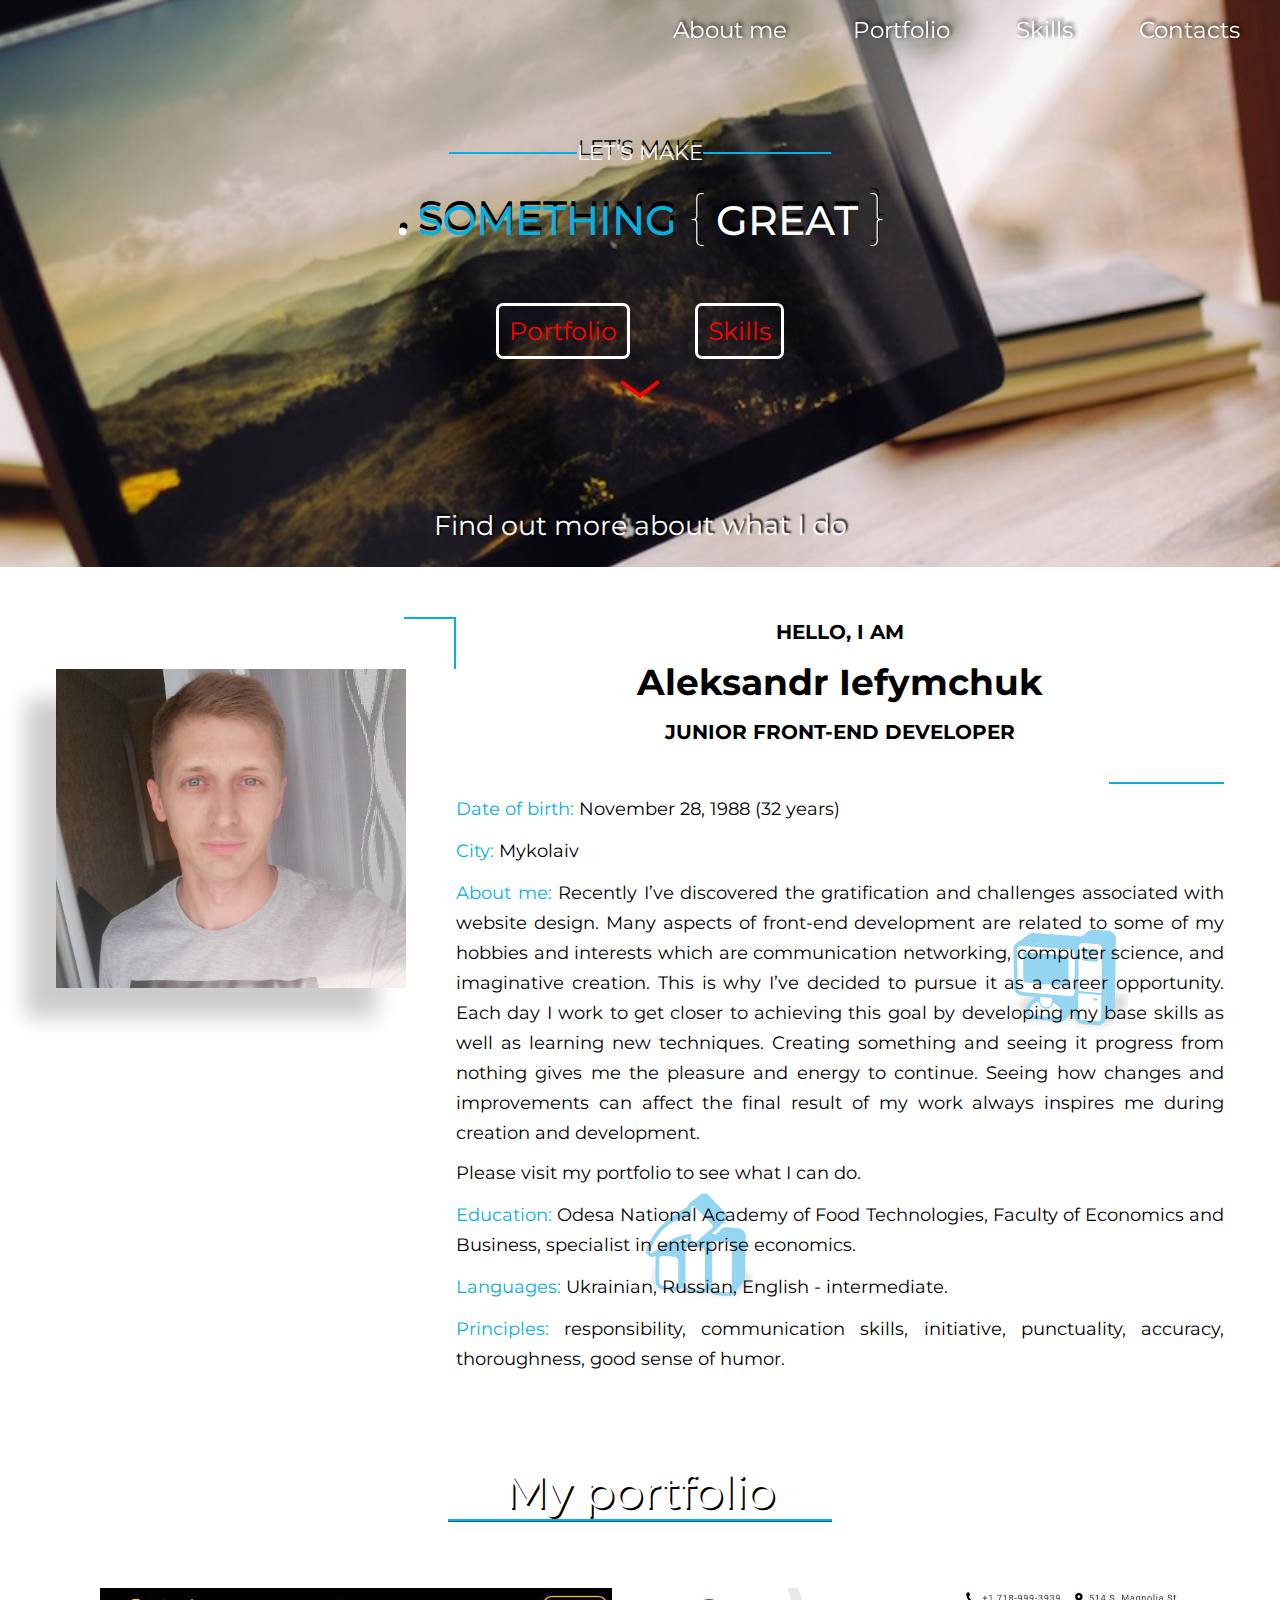
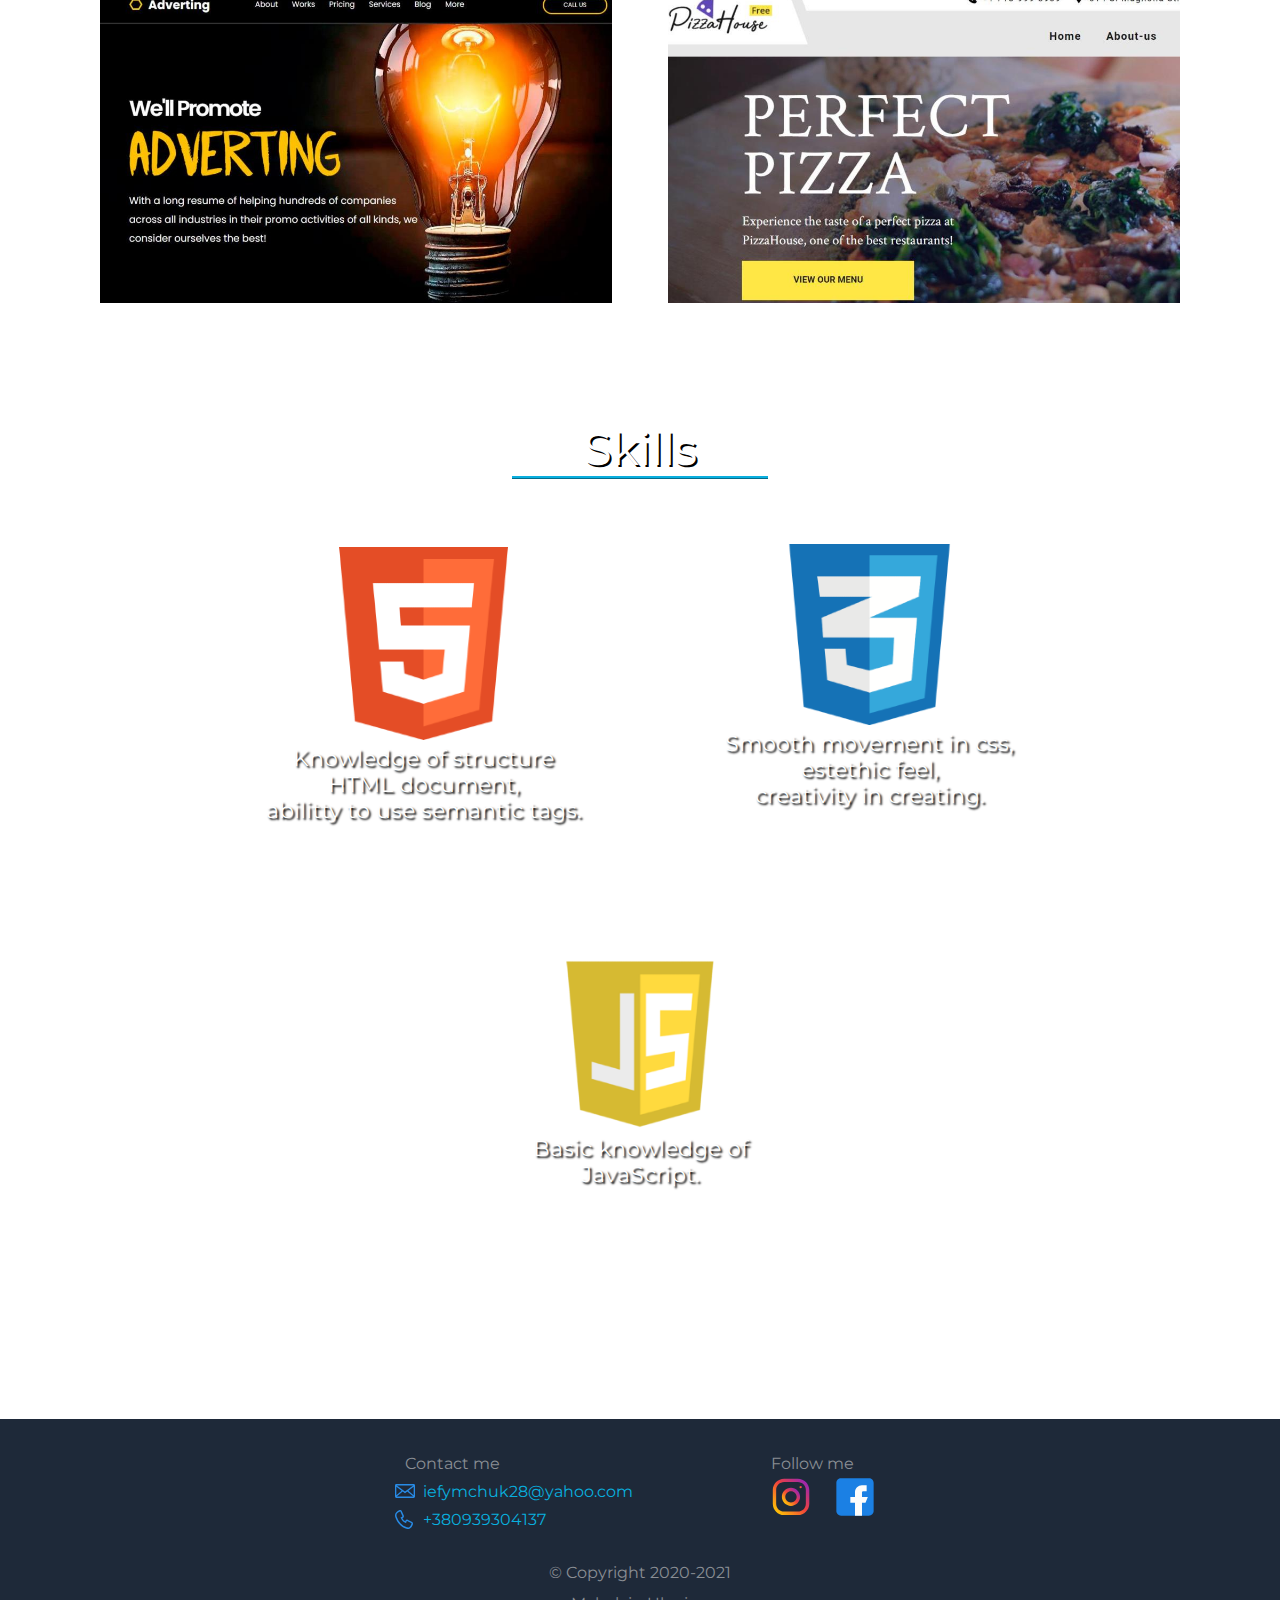
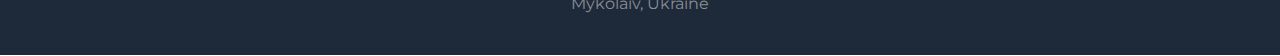
==== index.html @ 20e4292e "init: add all files" ====
<!DOCTYPE html>
<html lang="ru">

 <head>
     <meta charset="UTF-8">
     <meta name="viewport" content="width=device-width, initial-scale=1, shrink-to-fit=no">
     <meta name="keywords" content="Front-end developer, portfolio">
     <meta name="discription" content="portfolio, Junior Front-end developer, Iefymchuk Aleksandr">
     <title>Portfolio Iefymchuk Aleksandr</title>
     <link rel="stylesheet" href="style.css">
    <link rel="preconnect" href="https://fonts.gstatic.com">
    <link href="https://fonts.googleapis.com/css2?family=Montserrat:wght@100;200;300;400;500;600;700;800;900&display=swap"
        rel="stylesheet">
 </head>

 <body>
     <header>

         <nav class="header-navbar">
            <a class="nav-link" href="#about-me"> About me</a>
            <a class="nav-link" href="#portfolio"> Portfolio</a>
            <a class="nav-link" href="#skills">Skills</a>
            <a class="nav-link" href="#contacts">Contacts</a>
            <a class="nav-link" href="" id="menu">&#9776</a>
        </nav>
        
        <div class="header-subtitle">
            <div class="first-subtitle">
                <span class="header-decoration"></span>
                <h3 class="make">LET’S MAKE </h3>
                <span class="header-decoration"></span>
            </div>
            <div class="second-subtitle">
            <div class="dot">.</div>
            <h2 class="something-great">
                <span class="something">SOMETHING</span> 
                <span class="brackets">&#x007B</span> GREAT <span class="brackets">&#x007D</span></h2>
        </div>
        </div>

        
        <div class="header-buttons">
            <a class="left-button" href="#portfolio">Portfolio</a>
            <a class="right-button" href="#skills">Skills</a>
        </div>

        <div class="header__arrow">
            <img class="arrow-down" src="img/header-arrow.svg" width="40" alt="&#709;">
        </div>
        
        <div class="header-description">
            Find out more about what I do
        </div>

     </header>
   
     <section class="about-me" id="about-me">
            <div class="my-photo">
                <div class="photo-border"></div>
                <img src="img/photo.jpg" alt="photo" width="350">
            </div>
                  
        <div class="introduction">
            <h3>HELLO, I AM</h3>
            <h1>Aleksandr Iefymchuk</h1>
            <h2>JUNIOR FRONT-END DEVELOPER</h2>
            <div class="introduction-divider"></div>
                <p class="birthday"><span>Date of birth:</span> November 28, 1988 (32 years)</p>
                <p class="my-city"><span >City:</span> Mykolaiv</p>
                <p class="more"><span>About me:</span> Recently I’ve discovered the gratification and challenges associated with website design. Many aspects of front-end
                development are related to some of my hobbies and interests which are communication networking, computer science, and
                imaginative creation. This is why I’ve decided to pursue it as a career opportunity. Each day I work to get closer to
                achieving this goal by developing my base skills as well as learning new techniques. Creating something and seeing it
                progress from nothing gives me the pleasure and energy to continue. Seeing how changes and improvements can affect the
                final result of my work always inspires me during creation and development.</p>
                <p>Please visit my portfolio to see what I can do.</p>
                <p class="my-education"><span>Education:</span> Odesa National Academy of Food Technologies, Faculty of Economics and Business, specialist in enterprise economics.</p>
                <p class="my-languages"><span>Languages:</span> Ukrainian, Russian, English - intermediate.</p>
                <p><span>Principles:</span> responsibility, communication skills, initiative, punctuality, accuracy, thoroughness, good sense of humor.</p>
        </div>             
     </section>

     <section class="portfolio" id="portfolio">
         <h2>My portfolio</h2>
         <a href="project/project-adverting/index.html" target="blank"><img src="project/project-adverting/project-adverting.jpg" width="100%" alt="project-one"></a>
         <a href="project/project-pizza-house/index.html" target="blank"><img src="project/project-pizza-house/project-pizza-house.jpg" alt="project-two" width="100%"></a>
     </section>

    <section class="skills" id="skills">
        <h2>Skills</h2>

        <div class="container-skills-finished">
            <div class="skills-box">
                <div class="box-element">
                    <div class="element-head">
                        <img src="img/icon-html-5.png" alt="icon-html-5">
                    </div>
                    <div class="element-body">
                        Knowledge of structure HTML document,<br> abilitty to use semantic tags.
                    </div>
                </div>
            </div>

            <div class="skills-box">
                <div class="box-element">
                    <div class="element-head">
                            <img src="img/icon-css3.png" alt="icon-css3">
                    </div>
                    <div class="element-body">
                        Smooth movement in css, estethic feel,<br> creativity in creating.
                    </div>
                </div>  
            </div>
        </div>

        <div class="container-skills-started">
            <div class="skills-box">
                <div class="box-element">
                    <div class="element-head">
                        <img src="img/icon-js.png" alt="icon-js">
                    </div>
                    <div class="element-body">
                        Basic knowledge of JavaScript.<pre>                      </pre>
                        
                    </div>
                </div> 
            </div>
<!--
            <div class="skills-box">
                <div class="box-element">
                    <div class="element-head">
                        <img src="img/icon-php.svg" alt="icon-php">
                    </div>
                    <div class="element-body">
                        In the process of studying.<pre>                      </pre>
                    </div>
                </div>
            </div>
-->
        </div>
    </section>

    <div class="bottom-arrow">
        <a class="arrow-go-up" id="arrow-up-0" href="#header-nav"><img src="img/arrow-up.svg" height="40"></a>
        <a class="arrow-go-up" id="arrow-up-1" href="#header-nav"><img src="img/arrow-up.svg" height="40"></a>
        <a class="arrow-go-up" id="arrow-up-2" href="#header-nav"><img src="img/arrow-up.svg" height="40"></a>
        
    </div>
    
     <footer class="page-footer" id="contacts">
        <div class="footer-contacts">

            <div class="contact-me">
                <p class="contacts-title">Contact me</p>
                <ul>
                    <li><a class="footer-email" href="mailto:iefymchuk28@yahoo.com">iefymchuk28@yahoo.com</a></li>
                    <li><a class="footer-phone" href="tel:+380939304137">+380939304137</a></li>
                </ul>
            </div>

            <div class="follow-me">
                <p class="contacts-title">Follow me</p>
                <a href="https://www.instagram.com/aleksandr_iefymchuk?utm_source=qr"><img src="img/icon-instagram-footer.svg" height="40" alt="Instagram"></a> 
                <a href="https://www.facebook.com/profile.php?id=100002113240367"><img src="img/icon-facebook-footer.svg" height="40"></a>
            </div>
        </div>

        <p class="year"><time datetime="2020">&copy; Copyright 2020-2021</time></p>
        <address>Mykolaiv, Ukraine</address>
     </footer>
<script src="script.js"></script>
 </body>
</html>
---- style.css ----
* {
  padding: 0;
  margin: 0;
}
html {
  font-size: 18px;
}

body {
  background: #ffffff url("img/bg-image.jpg") center no-repeat fixed;
  background-size: cover;
  text-align: center;
  font-family: "Montserrat", sans-serif;
}

.header-navbar {
  position: fixed;
  z-index: 1;
  width: 100%;
  top: 0;
  text-align: right;
  font-size: 1.3rem;
  padding: 10px;
}
.header-navbar.transparent {
  text-align: center;
  background-color: #242e3d;
  animation: fade 1s;
}
@keyframes fade {
  from {
    opacity: 0.4;
  }
  to {
    opacity: 1;
  }
}

.nav-link {
  position: relative;
  display: inline-block;
  text-decoration: none;
  margin: 5px 50px 10px 10px;
  color: rgb(255, 255, 255);
  text-shadow: rgb(0, 0, 0) 2px -2px 4px;
  font-weight: 400;
}
.nav-link.scrolled {
  color: rgb(255, 0, 0);
  font-weight: 300;
}

#menu {
  display: none;
}

.header-navbar a::after {
  position: absolute;
  bottom: -10px;
  content: "";
  left: 0; /*изменить на right:0;, чтобы изменить направление подчёркивания */
  width: 0; /*задаём длинну линии до наведения курсора*/
  height: 3px; /*задаём ширину линии*/
  background: rgb(9, 175, 223); /*задаём цвет линии*/
  transition: width 0.5s ease; /*задаём время анимации*/
}
.header-navbar a:hover:after {
  width: 100%; /*устанавливаем значение 100% чтобы ссылка подчёркивалась полностью*/
}

.header-subtitle {
  margin: 140px 0px 50px 0px;
  color: #ffffff;
  text-shadow: #000000 1px -5px 0px;
  font-size: 1.5rem;
}
.first-subtitle {
  display: flex;
  flex-wrap: wrap;
  justify-content: center;
  align-items: center;
  font-size: 1rem;
}
.header-decoration {
  height: 2px;
  width: 10%;
  background-color: rgb(9, 175, 223);
}
.make {
  position: relative;
  font-weight: 400;
  animation: header-subtitle 2s ease 250ms 1 alternate both;
}
.second-subtitle {
  display: inline;
}
.dot {
  font-size: 4rem;
  display: inline;
  position: relative;
  animation: header-dot 2s ease 1.5s 1 alternate both;
}
@keyframes header-dot {
  0% {
    top: -999px;
  }
  100% {
    top: 0;
  }
}

.something-great {
  display: inline;
  font-weight: 500;
  margin-top: 10px;
  animation: header-subtitle 2s ease 0.8s 1 alternate both;
}

@keyframes header-subtitle {
  0% {
    color: #09afdf;
    font-size: 0%;
  }
  100% {
    font-size: 210%;
  }
}
.something {
  color: rgb(9, 175, 223);
}
.brackets {
  position: relative;
  font-size: 140%;
  font-weight: 100;
}

.header-buttons {
  margin-bottom: 10px;
}
.header-buttons a {
  display: inline-block;
  position: relative;
  border: 3px solid #ffffff;
  border-radius: 7px;
  margin: 0px 30px 0px 30px;
  padding: 10px;
  text-decoration: none;
  color: #ff0000;
  font-size: 25px;
  background-image: linear-gradient(
    to right,
    rgba(0, 0, 0, 0) 50%,
    rgb(9, 175, 223) 50%
  );
  background-position: 0;
  background-size: 300% 100%;
  transition: 0.7s;
}
.header-buttons a:hover {
  background-position: 100%;
  border: 2px solid rgb(0, 0, 0);
  box-shadow: -14px 50px 15px -14px rgb(0, 0, 0);
  text-shadow: none;
  color: #000000;
  transform: translateY(-15px) scale(1.2);
}

.left-button {
  position: relative;
  animation: move 2s linear 1;
}
@keyframes move {
  0% {
    left: -700px;
  }

  100% {
    left: 0;
  }
}
.right-button {
  position: relative;
  animation: move-right 2s linear 1;
}
@keyframes move-right {
  0% {
    right: -700px;
  }
  100% {
    right: 0;
  }
}
.header__arrow {
  height: 110px;
  margin-bottom: 30px;
}
.arrow-down {
  animation: arrow-down 0.7s ease-in-out infinite alternate both;
}
@keyframes arrow-down {
  0% {
    padding-top: 5%;
    opacity: 1;
  }
  100% {
    opacity: 0;
  }
}

.header-description {
  color: rgb(255, 255, 255);
  font-size: 1.5rem;
  margin-bottom: 25px;
  text-shadow: #000000 2px -2px 2px;
}
.about-me {
  background-color: #ffffff;
  background-image: url("bg/bg1.png");
  background-repeat: no-repeat;
  background-position: 55% 85%;
  display: flex;
  flex-wrap: wrap;
  justify-content: center;
}

.about-me img {
  margin-right: 50px;
  box-shadow: -30px 30px 20px rgba(0, 0, 0, 0.2);
}
.my-photo {
  margin-top: 50px;
}

.photo-border {
  border-top: 2px solid #09afdf;
  border-right: 2px solid #09afdf;
  width: 50px;
  height: 50px;
  margin-left: auto;
}

.introduction {
  background-color: rgb(255, 255, 255, 0.5);
  background-image: url("bg/bg2.png");
  background-repeat: no-repeat;
  background-position: 85% 50%;
  width: 60%;
  margin-bottom: 40px;
  line-height: 30px;
}
.introduction-divider {
  width: 15%;
  height: 2px;
  margin-left: auto;
  margin-bottom: 10px;
  background-color: #09afdf;
}
.introduction h3 {
  margin-top: 50px;
  margin-bottom: 20px;
  font-size: 1.1rem;
}
.introduction h1 {
  margin-bottom: 20px;
  font-size: 2rem;
}
.introduction h2 {
  margin-bottom: 35px;
  font-size: 1.1rem;
}
.introduction p {
  text-align: justify;
}

.birthday {
  margin-bottom: 12px;
}
.my-city {
  margin-bottom: 12px;
}
.my-education {
  margin-top: 12px;
  margin-bottom: 12px;
}
.my-languages {
  margin-bottom: 12px;
}
.introduction span {
  color: #09afdf;
}
.more {
  margin-bottom: 10px;
  background-repeat: no-repeat;
  background-color: rgb(255, 255, 255, 0.5);
}

.portfolio h2 {
  width: 30%;
  margin: 50px auto 15px auto;
  font-weight: 400;
  font-size: 2.5rem;
  color: #ffffff;
  text-shadow: #000000 2px 2px 0px;
  border-bottom: 3px ridge rgb(9, 175, 223);
}
.portfolio a {
  display: inline-block;
  width: 40%;
  margin-top: 3%;
  padding: 1% 2% 1% 2%;
  transition: 0.7s;
}
.portfolio a:hover {
  transform: scale(1.1);
  box-shadow: -3px 20px 14px 19px #000000;
}
.container-skills-finished {
  display: flex;
  flex-wrap: wrap;
  justify-content: center;
}

.container-skills-started {
  display: flex;
  flex-wrap: wrap;
  justify-content: center;
}

.skills h2 {
  width: 20%;
  font-weight: 400;
  margin: 100px auto 0px auto;
  color: #ffffff;
  text-shadow: #000000 2px 2px 0px;
  font-size: 2.5rem;
  border-bottom: 3px ridge rgb(9, 175, 223);
}

.skills-box {
  box-sizing: content-box;
  color: #ffffff;
  text-shadow: #000000 2px 2px 2px;
}
.box-element {
  margin: 14%;
  padding: 1%;
  text-align: center;
  transition: 1s;
}
.box-element:hover {
  transform: scale(1.2);
  box-shadow: -7px 11px 14px 9px #000000;
}

.element-head img {
  position: relative;
  height: 60%;
  width: 60%;
}

.element-body {
  width: 100%;
  font-size: 1.2rem;
}

.bottom-arrow {
  margin: 5px 30px 40px auto;
  text-align: right;
  height: 100px;
  width: 80px;
}
.arrow-go-up {
  display: none;
}
.arrow-go-up-show {
  display: block;
}
#arrow-up-0 {
  position: fixed;
  z-index: 9999;
  right: 35px;
  bottom: 43%;
  animation: blink 1s 1s ease-in-out infinite alternate both;
}
#arrow-up-1 {
  position: fixed;
  z-index: 9999;
  right: 35px;
  bottom: 44.5%;
  animation: blink 1s 0.5s ease-in-out infinite alternate both;
}
#arrow-up-2 {
  position: fixed;
  z-index: 9999;
  right: 35px;
  bottom: 46%;
  animation: blink 1s 0s ease-in-out infinite alternate both;
}
@keyframes blink {
  from {
    opacity: 1;
  }
  to {
    opacity: 0;
  }
}

.page-footer {
  font-size: 0.9rem;
  font-weight: 400;
  line-height: 28px;
  background-color: #1e2939;
  color: #8a8e94;
}
.footer-contacts {
  display: flex;
}

.contact-me {
  margin: 30px 10% 0px auto;
  text-align: left;
}
.contact-me a {
  padding-left: 28px;
  text-decoration: none;
  color: #09afdf;
}
.contact-me li {
  list-style-type: none;
}
.footer-email {
  background: url("img/icon-email-footer.svg") no-repeat left;
}

.footer-phone {
  background: url("img/icon-phone-footer.svg") no-repeat left;
}
.follow-me {
  margin: 30px auto 0 0;
  text-align: left;
}
.follow-me a {
  padding: 10px;
}
.contacts-title {
  padding-left: 10px;
}
.year {
  text-align: center;
  margin-top: 25px;
}
address {
  margin-top: 3px;
  padding-bottom: 3%;
  font-style: normal;
  text-align: center;
}

@media screen and (max-width: 1100px) {
  .introduction {
    width: 100%;
    margin: 0px 5% 50px 5%;
  }
  .portfolio a {
    width: 70%;
  }
}
@media screen and (max-width: 500px) {
  .header-navbar {
    text-align: center;
    font-size: 1.1rem;
    padding: 5px 10px 0px 10px;
  }
  .header-navbar a {
    margin: 7px 25px 15px 15px;
  }
  .header-subtitle {
    margin: 220px 0px 80px 0px;
    font-size: 0.8rem;
  }
  .first-subtitle {
    font-size: 0.6rem;
    margin-bottom: -20px;
  }
  .header-buttons a {
    margin: 0px 20px 0px 20px;
    padding: 10px;
    text-decoration: none;
    color: #ff0000;
    font-size: 1rem;
  }
  .header__arrow {
    height: 100px;
    margin-bottom: 20px;
  }
  .arrow-down {
    width: 30px;
    animation: arrow-down 0.7s ease-in-out infinite alternate both;
  }
  @keyframes arrow-down {
    0% {
      padding-top: 12%;
      opacity: 1;
    }
    100% {
      opacity: 0;
    }
  }

  .header-description {
    font-size: 1.1rem;
    margin-bottom: 25px;
    text-shadow: #000000 2px -2px 2px;
  }
  .about-me img {
    width: 80%;
    margin-right: 0px;
    box-shadow: -10px -10px 10px rgba(0, 0, 0, 0.3);
  }
  .my-photo {
    margin-top: 50px;
  }
  .photo-border {
    display: none;
  }
  .introduction h3 {
    margin-top: 20px;
    margin-bottom: 5px;
    font-size: 1rem;
  }
  .introduction h1 {
    margin-bottom: 10px;
    font-size: 1.5rem;
  }
  .introduction h2 {
    margin-bottom: 25px;
    font-size: 1rem;
  }
  .portfolio h2 {
    width: 55%;
    font-size: 1.5rem;
  }
  .portfolio a {
    width: 80%;
  }
  .skills h2 {
    width: 30%;
    margin: 50px auto 10px auto;
    font-size: 1.5rem;
  }
  .box-element {
    margin: 5%;
    padding: 1%;
  }
  .box-element:hover {
    transform: scale(1.1);
    box-shadow: -7px 11px 14px 9px #000000;
  }
  .element-head img {
    height: 35%;
    width: 35%;
  }
  .element-body {
    width: 100%;
    font-size: 1rem;
  }
  .bottom-arrow {
    margin: 0px 10px 10px auto;
    width: 50px;
  }
  #arrow-up-0 {
    right: 20px;
    bottom: 40%;
  }
  #arrow-up-1 {
    right: 20px;
    bottom: 41.2%;
  }
  #arrow-up-2 {
    right: 20px;
    bottom: 42.4%;
  }
  .bottom-arrow img {
    width: 30px;
  }
  .page-footer {
    font-size: 0.8rem;
  }
  .contact-me {
    margin: 30px auto 0px auto;
    text-align: left;
  }
  .follow-me a {
    padding: 5px;
  }
}
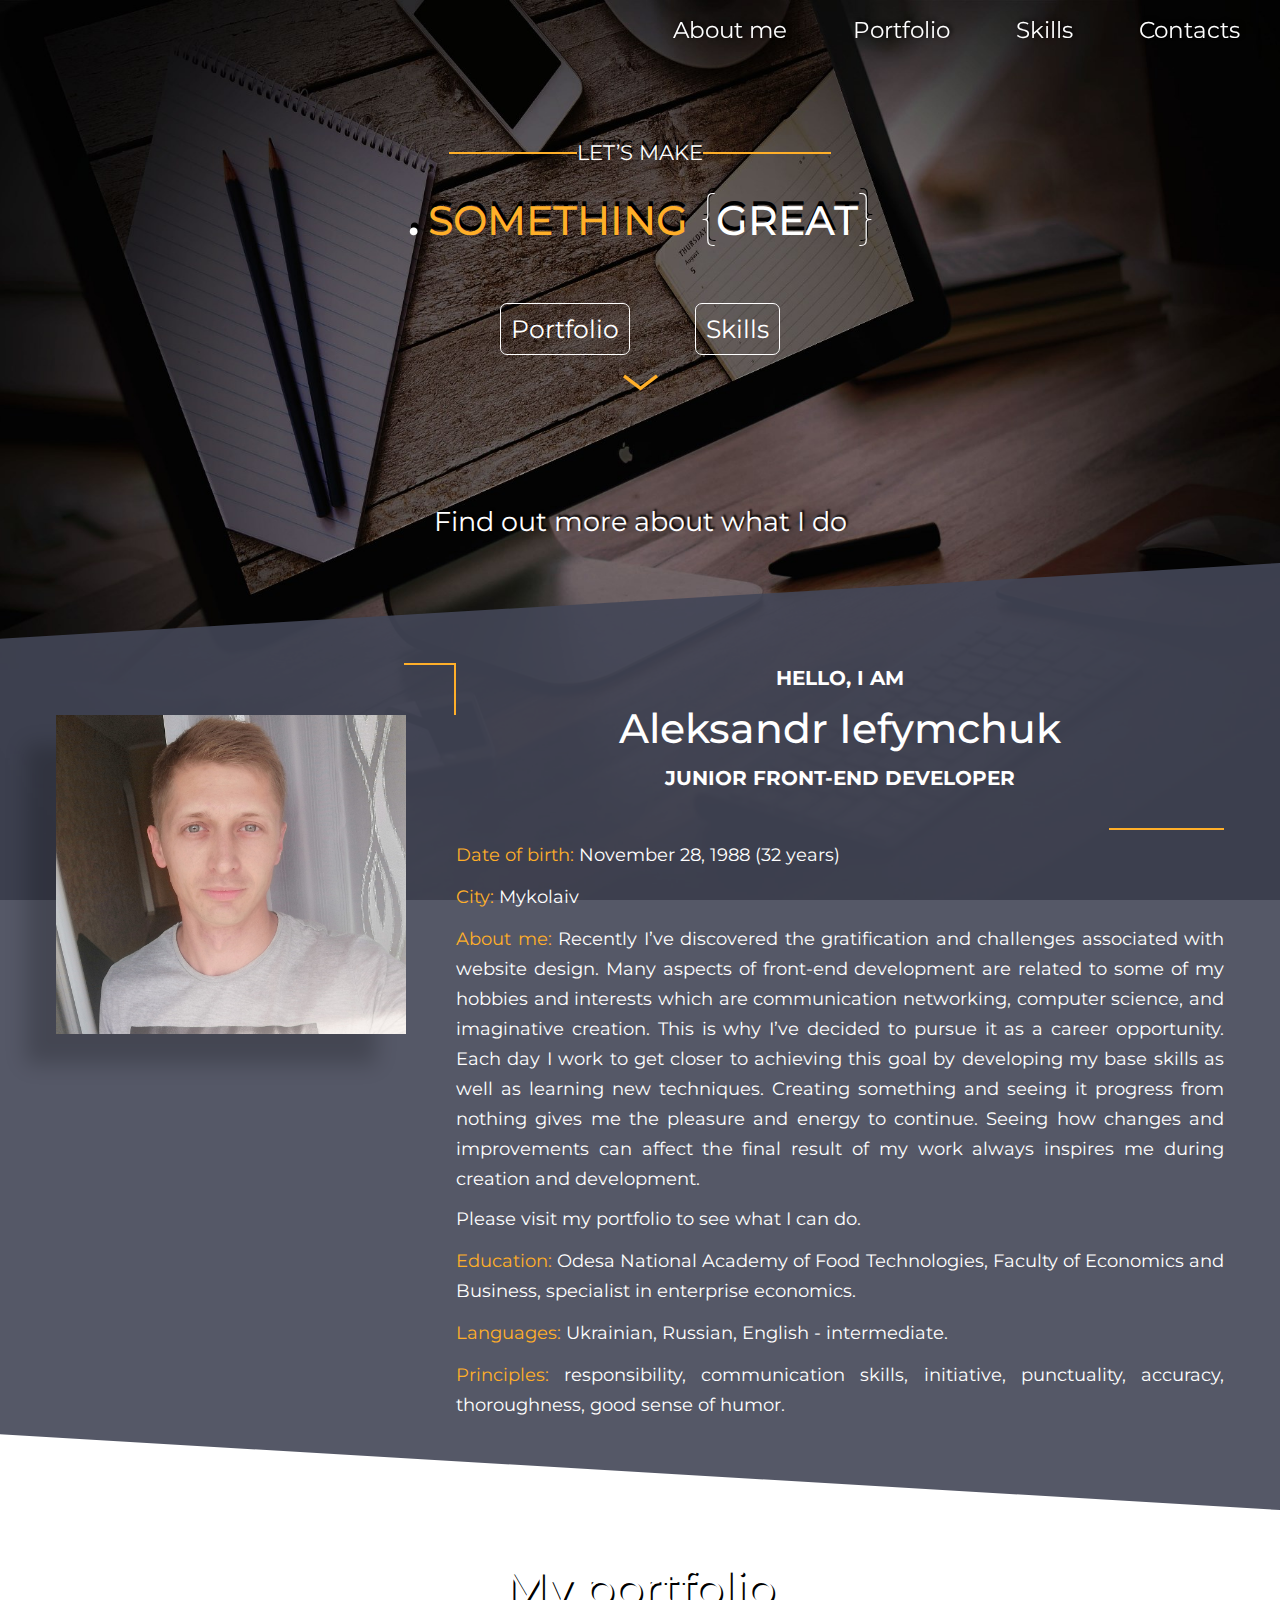
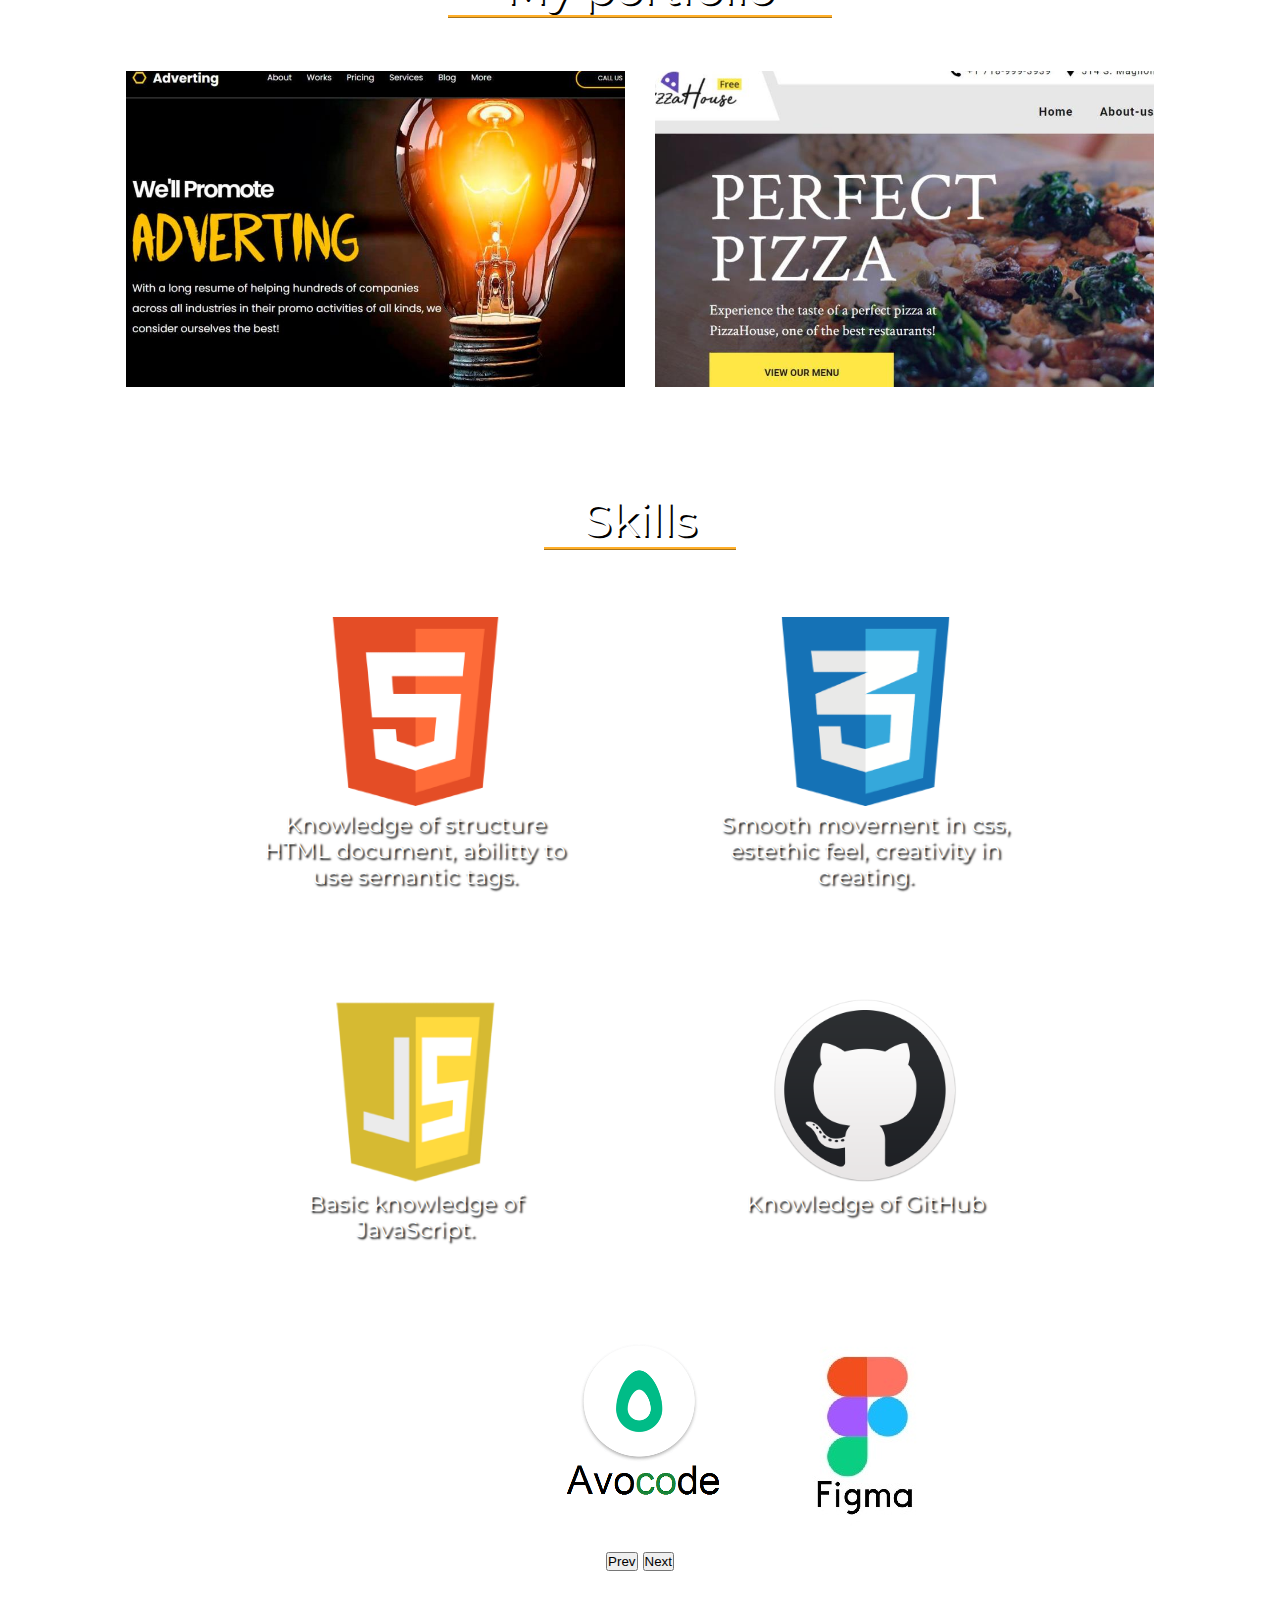
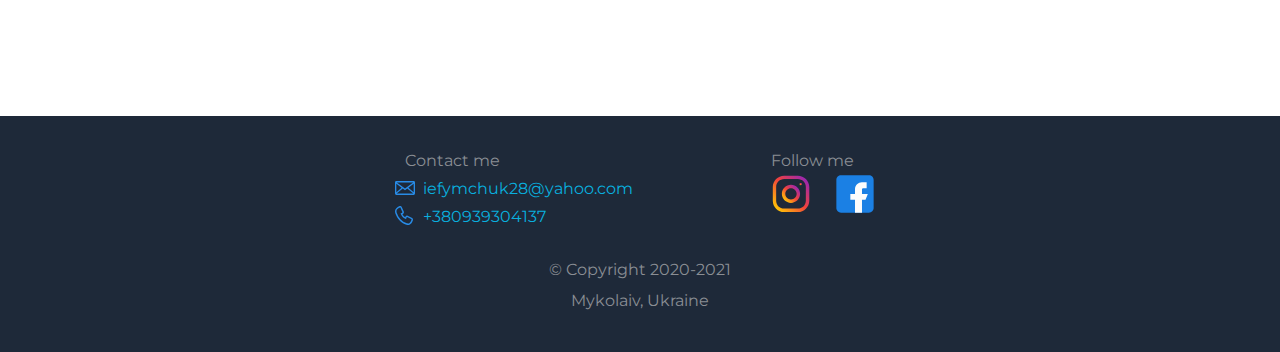
==== commit ee77fae6: "Add files via upload" ====
--- a/index.html
+++ b/index.html
@@ -14,15 +14,17 @@
  </head>
 
  <body>
+     <div class="wrapper">
      <header>
-
-         <nav class="header-navbar">
-            <a class="nav-link" href="#about-me"> About me</a>
-            <a class="nav-link" href="#portfolio"> Portfolio</a>
-            <a class="nav-link" href="#skills">Skills</a>
-            <a class="nav-link" href="#contacts">Contacts</a>
-            <a class="nav-link" href="" id="menu">&#9776</a>
-        </nav>
+            <div class="menu-icon">
+                <span></span>
+            </div>
+            <div class="header-navbar">
+                <a class="nav-link-left" href="#about-me"> About me</a>
+                <a class="nav-link-left" href="#portfolio"> Portfolio</a>
+                <a class="nav-link-right" href="#skills">Skills</a>
+                <a class="nav-link-right" href="#contacts">Contacts</a>
+            </div>
         
         <div class="header-subtitle">
             <div class="first-subtitle">
@@ -34,7 +36,7 @@
             <div class="dot">.</div>
             <h2 class="something-great">
                 <span class="something">SOMETHING</span> 
-                <span class="brackets">&#x007B</span> GREAT <span class="brackets">&#x007D</span></h2>
+                <span class="brackets">&#x007B</span>GREAT<span class="brackets">&#x007D</span></h2>
         </div>
         </div>
 
@@ -45,7 +47,7 @@
         </div>
 
         <div class="header__arrow">
-            <img class="arrow-down" src="img/header-arrow.svg" width="40" alt="&#709;">
+            <img class="arrow-down" src="img/header-arrow.svg" width="35"  alt="&#709;">
         </div>
         
         <div class="header-description">
@@ -82,8 +84,8 @@
 
      <section class="portfolio" id="portfolio">
          <h2>My portfolio</h2>
-         <a href="project/project-adverting/index.html" target="blank"><img src="project/project-adverting/project-adverting.jpg" width="100%" alt="project-one"></a>
-         <a href="project/project-pizza-house/index.html" target="blank"><img src="project/project-pizza-house/project-pizza-house.jpg" alt="project-two" width="100%"></a>
+         <a class="project-adverting" href="project/project-adverting/index.html" target="blank"></a>
+         <a class="project-pizza" href="project/project-pizza-house/index.html" target="blank"></a>
      </section>
 
     <section class="skills" id="skills">
@@ -96,7 +98,7 @@
                         <img src="img/icon-html-5.png" alt="icon-html-5">
                     </div>
                     <div class="element-body">
-                        Knowledge of structure HTML document,<br> abilitty to use semantic tags.
+                        <p>Knowledge of structure HTML document, abilitty to use  semantic tags.</p>
                     </div>
                 </div>
             </div>
@@ -107,7 +109,7 @@
                             <img src="img/icon-css3.png" alt="icon-css3">
                     </div>
                     <div class="element-body">
-                        Smooth movement in css, estethic feel,<br> creativity in creating.
+                       <p>Smooth movement in css, estethic feel, creativity in creating.</p> 
                     </div>
                 </div>  
             </div>
@@ -120,24 +122,31 @@
                         <img src="img/icon-js.png" alt="icon-js">
                     </div>
                     <div class="element-body">
-                        Basic knowledge of JavaScript.<pre>                      </pre>
-                        
+                        <p>Basic knowledge of JavaScript.</p> 
                     </div>
                 </div> 
             </div>
-<!--
+
             <div class="skills-box">
                 <div class="box-element">
                     <div class="element-head">
-                        <img src="img/icon-php.svg" alt="icon-php">
+                        <img src="img/icon-github.png" alt="icon-github">
                     </div>
                     <div class="element-body">
-                        In the process of studying.<pre>                      </pre>
+                       <p>Knowledge of GitHub</p> 
                     </div>
                 </div>
             </div>
--->
         </div>
+
+        <div class="slider">
+            <div class="slider-line">
+                <img src="img/slider/avocode.png" alt="" >
+                <img src="img/slider/figma.jfif" alt="">
+            </div>
+        </div>
+        <button class="button-slider-prev">Prev</button>
+        <button class="button-slider-next">Next</button>
     </section>
 
     <div class="bottom-arrow">
@@ -169,5 +178,6 @@
         <address>Mykolaiv, Ukraine</address>
      </footer>
 <script src="script.js"></script>
+</div>
  </body>
 </html>--- a/style.css
+++ b/style.css
@@ -13,6 +13,9 @@
   font-family: "Montserrat", sans-serif;
 }
 
+.menu-icon {
+  display: none;
+}
 .header-navbar {
   position: fixed;
   z-index: 1;
@@ -22,21 +25,14 @@
   font-size: 1.3rem;
   padding: 10px;
 }
+
 .header-navbar.transparent {
   text-align: center;
-  background-color: #242e3d;
-  animation: fade 1s;
-}
-@keyframes fade {
-  from {
-    opacity: 0.4;
-  }
-  to {
-    opacity: 1;
-  }
-}
-
-.nav-link {
+  background: linear-gradient(to right, rgba(33, 37, 41, 0.9) 40%, rgba(255, 175, 41, 0.9) 60%);
+}
+
+.nav-link-left,
+.nav-link-right {
   position: relative;
   display: inline-block;
   text-decoration: none;
@@ -44,28 +40,26 @@
   color: rgb(255, 255, 255);
   text-shadow: rgb(0, 0, 0) 2px -2px 4px;
   font-weight: 400;
-}
-.nav-link.scrolled {
-  color: rgb(255, 0, 0);
-  font-weight: 300;
-}
-
-#menu {
-  display: none;
+  z-index: 2;
 }
 
 .header-navbar a::after {
   position: absolute;
   bottom: -10px;
   content: "";
-  left: 0; /*изменить на right:0;, чтобы изменить направление подчёркивания */
-  width: 0; /*задаём длинну линии до наведения курсора*/
-  height: 3px; /*задаём ширину линии*/
-  background: rgb(9, 175, 223); /*задаём цвет линии*/
-  transition: width 0.5s ease; /*задаём время анимации*/
+  left: 0;
+  width: 0;
+  height: 3px;
+  transition: width 0.5s ease;
+}
+.nav-link-left::after {
+  background: #ffaf29;
+}
+.nav-link-right::after {
+  background: #000000;
 }
 .header-navbar a:hover:after {
-  width: 100%; /*устанавливаем значение 100% чтобы ссылка подчёркивалась полностью*/
+  width: 100%;
 }
 
 .header-subtitle {
@@ -84,7 +78,7 @@
 .header-decoration {
   height: 2px;
   width: 10%;
-  background-color: rgb(9, 175, 223);
+  background-color: #ffaf29;
 }
 .make {
   position: relative;
@@ -118,7 +112,6 @@
 
 @keyframes header-subtitle {
   0% {
-    color: #09afdf;
     font-size: 0%;
   }
   100% {
@@ -126,7 +119,7 @@
   }
 }
 .something {
-  color: rgb(9, 175, 223);
+  color: #ffaf29;
 }
 .brackets {
   position: relative;
@@ -140,29 +133,25 @@
 .header-buttons a {
   display: inline-block;
   position: relative;
-  border: 3px solid #ffffff;
+  border: 1px solid #ffffff;
   border-radius: 7px;
   margin: 0px 30px 0px 30px;
   padding: 10px;
   text-decoration: none;
-  color: #ff0000;
+  color: #ffffff;
   font-size: 25px;
-  background-image: linear-gradient(
-    to right,
-    rgba(0, 0, 0, 0) 50%,
-    rgb(9, 175, 223) 50%
-  );
+  background-image: linear-gradient(to right, rgba(0, 0, 0, 0) 50%, rgba(30, 41, 57, 0.8) 50%);
   background-position: 0;
   background-size: 300% 100%;
-  transition: 0.7s;
+  transition: 1s;
 }
 .header-buttons a:hover {
   background-position: 100%;
-  border: 2px solid rgb(0, 0, 0);
-  box-shadow: -14px 50px 15px -14px rgb(0, 0, 0);
+  border: none;
+  box-shadow: -5px 50px 15px -15px rgb(0, 0, 0);
   text-shadow: none;
-  color: #000000;
-  transform: translateY(-15px) scale(1.2);
+  color: #ffaf29;
+  transform: translateY(-10px) scale(1.2);
 }
 
 .left-button {
@@ -214,13 +203,14 @@
   text-shadow: #000000 2px -2px 2px;
 }
 .about-me {
-  background-color: #ffffff;
-  background-image: url("bg/bg1.png");
-  background-repeat: no-repeat;
-  background-position: 55% 85%;
+  background-color: rgba(67, 70, 87, 0.9);
   display: flex;
   flex-wrap: wrap;
   justify-content: center;
+  color: #fff;
+  padding-bottom: 50px;
+  padding-top: 50px;
+  clip-path: polygon(0 8%, 100% 0, 100% 100%, 0 92%);
 }
 
 .about-me img {
@@ -232,18 +222,14 @@
 }
 
 .photo-border {
-  border-top: 2px solid #09afdf;
-  border-right: 2px solid #09afdf;
+  border-top: 2px solid #ffaf29;
+  border-right: 2px solid #ffaf29;
   width: 50px;
   height: 50px;
   margin-left: auto;
 }
 
 .introduction {
-  background-color: rgb(255, 255, 255, 0.5);
-  background-image: url("bg/bg2.png");
-  background-repeat: no-repeat;
-  background-position: 85% 50%;
   width: 60%;
   margin-bottom: 40px;
   line-height: 30px;
@@ -253,7 +239,7 @@
   height: 2px;
   margin-left: auto;
   margin-bottom: 10px;
-  background-color: #09afdf;
+  background-color: #ffaf29;
 }
 .introduction h3 {
   margin-top: 50px;
@@ -262,7 +248,8 @@
 }
 .introduction h1 {
   margin-bottom: 20px;
-  font-size: 2rem;
+  font-size: 2.3rem;
+  font-weight: 500;
 }
 .introduction h2 {
   margin-bottom: 35px;
@@ -286,12 +273,10 @@
   margin-bottom: 12px;
 }
 .introduction span {
-  color: #09afdf;
+  color: #ffaf29;
 }
 .more {
   margin-bottom: 10px;
-  background-repeat: no-repeat;
-  background-color: rgb(255, 255, 255, 0.5);
 }
 
 .portfolio h2 {
@@ -301,18 +286,25 @@
   font-size: 2.5rem;
   color: #ffffff;
   text-shadow: #000000 2px 2px 0px;
-  border-bottom: 3px ridge rgb(9, 175, 223);
+  border-bottom: 3px ridge #ffaf29;
 }
 .portfolio a {
   display: inline-block;
-  width: 40%;
+  width: 35%;
+  height: 290px;
   margin-top: 3%;
   padding: 1% 2% 1% 2%;
   transition: 0.7s;
 }
+.project-adverting {
+  background: url("project/project-adverting/project-adverting.jpg") center/110% no-repeat;
+  margin-right: 2%;
+}
+.project-pizza {
+  background: url("project/project-pizza-house/project-pizza-house.jpg") center/110% no-repeat;
+}
 .portfolio a:hover {
-  transform: scale(1.1);
-  box-shadow: -3px 20px 14px 19px #000000;
+  background-size: 100%;
 }
 .container-skills-finished {
   display: flex;
@@ -327,21 +319,23 @@
 }
 
 .skills h2 {
-  width: 20%;
+  width: 15%;
   font-weight: 400;
   margin: 100px auto 0px auto;
   color: #ffffff;
   text-shadow: #000000 2px 2px 0px;
   font-size: 2.5rem;
-  border-bottom: 3px ridge rgb(9, 175, 223);
+  border-bottom: 3px ridge #ffaf29;
 }
 
 .skills-box {
+  width: 450px;
   box-sizing: content-box;
   color: #ffffff;
   text-shadow: #000000 2px 2px 2px;
 }
 .box-element {
+  cursor: pointer;
   margin: 14%;
   padding: 1%;
   text-align: center;
@@ -349,7 +343,6 @@
 }
 .box-element:hover {
   transform: scale(1.2);
-  box-shadow: -7px 11px 14px 9px #000000;
 }
 
 .element-head img {
@@ -360,9 +353,20 @@
 
 .element-body {
   width: 100%;
+  height: 50px;
   font-size: 1.2rem;
 }
-
+.slider {
+  border: 3px solid #fff;
+  max-width: 17%;
+  margin: 20px auto;
+  /* overflow: hidden; */
+}
+.slider-line {
+  display: flex;
+  flex-wrap: nowrap;
+  transition: all ease 1s;
+}
 .bottom-arrow {
   margin: 5px 30px 40px auto;
   text-align: right;
@@ -457,26 +461,126 @@
 }
 
 @media screen and (max-width: 1100px) {
+  .about-me {
+    clip-path: polygon(0 4%, 100% 0, 100% 100%, 0 96%);
+  }
   .introduction {
     width: 100%;
     margin: 0px 5% 50px 5%;
   }
   .portfolio a {
+    width: 50%;
+  }
+}
+
+@media screen and (max-width: 800px) {
+  body._lock {
+    overflow: hidden;
+  }
+  .header-navbar {
+    text-align: left;
+    font-size: 1.1rem;
+    padding: 5px 0px 0px 0px;
+    position: fixed;
+    top: 0;
+    width: 100%;
+    height: 100%;
+    background-color: rgb(0, 0, 0, 0.9);
+    z-index: 7;
+    overflow: auto;
+    left: -100%;
+    transition: all 1s ease 0s;
+  }
+  .header-navbar._activ {
+    left: 0;
+  }
+  .nav-link {
+    font-size: 24px;
+    top: 50px;
+    left: 80px;
+    width: 40%;
+    display: block;
+    padding-top: 20px;
+    text-transform: uppercase;
+  }
+  .menu-icon {
+    cursor: pointer;
+    display: block;
+    width: 45px;
+    height: 40px;
+    position: fixed;
+    top: 25px;
+    left: 6%;
+    z-index: 8;
+    background-color: rgba(0, 0, 0, 0.5);
+  }
+  .menu-icon span,
+  .menu-icon::before,
+  .menu-icon::after {
+    position: absolute;
+    background-image: linear-gradient(to right, rgb(255, 0, 0) 50%, rgb(255, 255, 255) 50%);
+    background-size: 200% 100%;
+    background-position: 100%;
     width: 70%;
-  }
-}
-@media screen and (max-width: 500px) {
-  .header-navbar {
-    text-align: center;
-    font-size: 1.1rem;
-    padding: 5px 10px 0px 10px;
+    height: 8%;
+    left: 0;
+    transition: all 0.5s;
+    margin-left: 7px;
+  }
+  .menu-icon::before,
+  .menu-icon::after {
+    content: "";
+  }
+  .menu-icon::before {
+    top: 25%;
+    transition: all 0.3s;
+  }
+  .menu-icon::after {
+    bottom: 25%;
+    transition: all 0.7s;
+  }
+  .menu-icon span {
+    top: 50%;
+    transform: scale(1) translate(0px, -50%);
+  }
+  .menu-icon:hover span,
+  .menu-icon:hover:before,
+  .menu-icon:hover:after {
+    background-position: 0%;
+    color: rgb(255, 255, 255);
+  }
+
+  .menu-icon._activ span {
+    transform: scale(0);
+  }
+
+  .menu-icon._activ::before {
+    transition: all 0.5s;
+    top: 50%;
+    transform: rotate(-45deg) translate(0px, -50%);
+  }
+  .menu-icon._activ::after {
+    transition: all 0.5s;
+    bottom: 50%;
+    transform: rotate(45deg) translate(0px, 50%);
   }
   .header-navbar a {
     margin: 7px 25px 15px 15px;
   }
+  .header-navbar.transparent {
+    background: linear-gradient(to right, #222 100%, rgb(155, 211, 217) 0%);
+  }
+
+  .line {
+    top: 97px;
+  }
+
   .header-subtitle {
     margin: 220px 0px 80px 0px;
     font-size: 0.8rem;
+  }
+  .dot {
+    font-size: 3rem;
   }
   .first-subtitle {
     font-size: 0.6rem;
@@ -486,7 +590,6 @@
     margin: 0px 20px 0px 20px;
     padding: 10px;
     text-decoration: none;
-    color: #ff0000;
     font-size: 1rem;
   }
   .header__arrow {
@@ -512,8 +615,11 @@
     margin-bottom: 25px;
     text-shadow: #000000 2px -2px 2px;
   }
+  .about-me {
+    clip-path: polygon(0 2%, 100% 0, 100% 100%, 0 98%);
+  }
   .about-me img {
-    width: 80%;
+    width: 50%;
     margin-right: 0px;
     box-shadow: -10px -10px 10px rgba(0, 0, 0, 0.3);
   }
@@ -537,19 +643,23 @@
     font-size: 1rem;
   }
   .portfolio h2 {
-    width: 55%;
+    width: 50%;
     font-size: 1.5rem;
   }
   .portfolio a {
-    width: 80%;
+    width: 70%;
+    height: 330px;
+  }
+  .project-adverting {
+    margin-right: 0;
   }
   .skills h2 {
-    width: 30%;
+    width: 22%;
     margin: 50px auto 10px auto;
     font-size: 1.5rem;
   }
   .box-element {
-    margin: 5%;
+    margin: 3%;
     padding: 1%;
   }
   .box-element:hover {
@@ -561,8 +671,9 @@
     width: 35%;
   }
   .element-body {
-    width: 100%;
-    font-size: 1rem;
+    width: 70%;
+    margin: 0 auto;
+    font-size: 0.8rem;
   }
   .bottom-arrow {
     margin: 0px 10px 10px auto;
@@ -570,15 +681,15 @@
   }
   #arrow-up-0 {
     right: 20px;
-    bottom: 40%;
+    bottom: 36%;
   }
   #arrow-up-1 {
     right: 20px;
-    bottom: 41.2%;
+    bottom: 37.2%;
   }
   #arrow-up-2 {
     right: 20px;
-    bottom: 42.4%;
+    bottom: 38.4%;
   }
   .bottom-arrow img {
     width: 30px;
@@ -594,3 +705,13 @@
     padding: 5px;
   }
 }
+
+@media screen and (max-width: 500px) {
+  .about-me img {
+    width: 70%;
+  }
+  .portfolio a {
+    width: 65%;
+    height: 180px;
+  }
+}
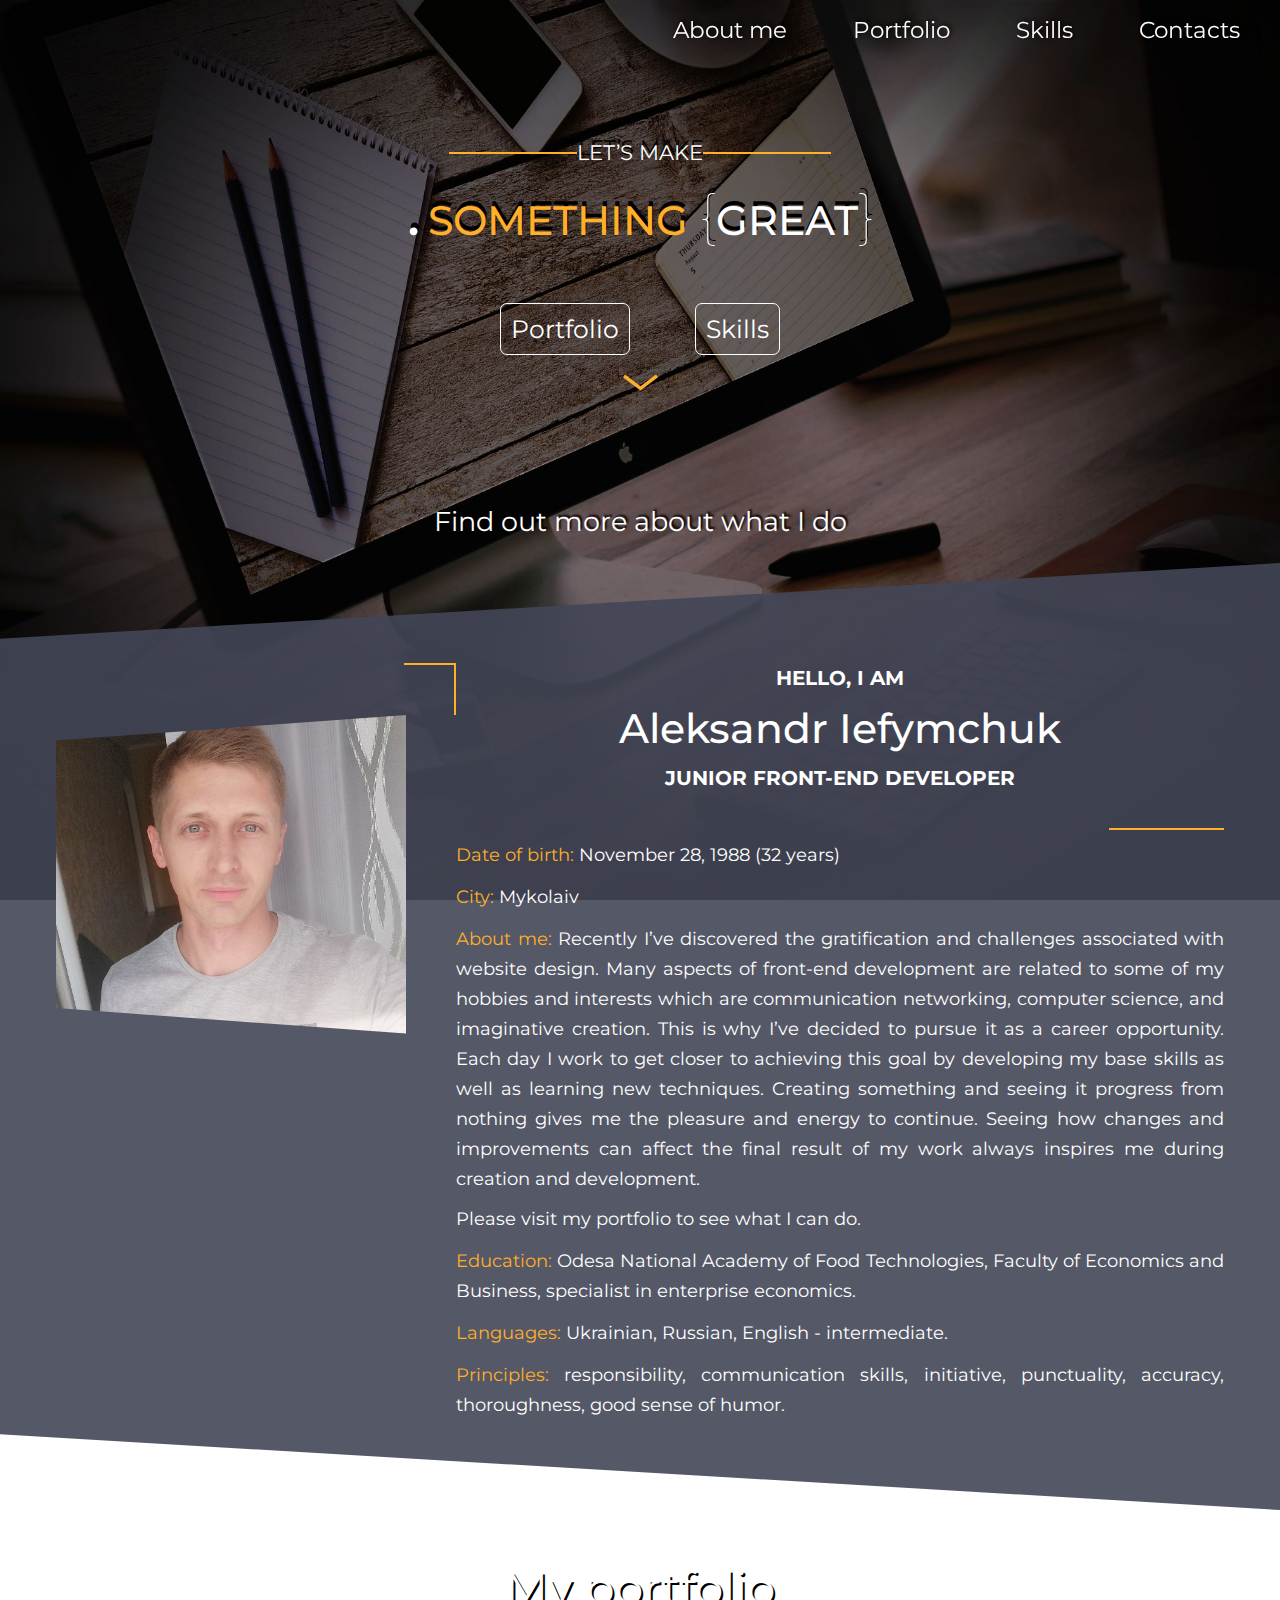
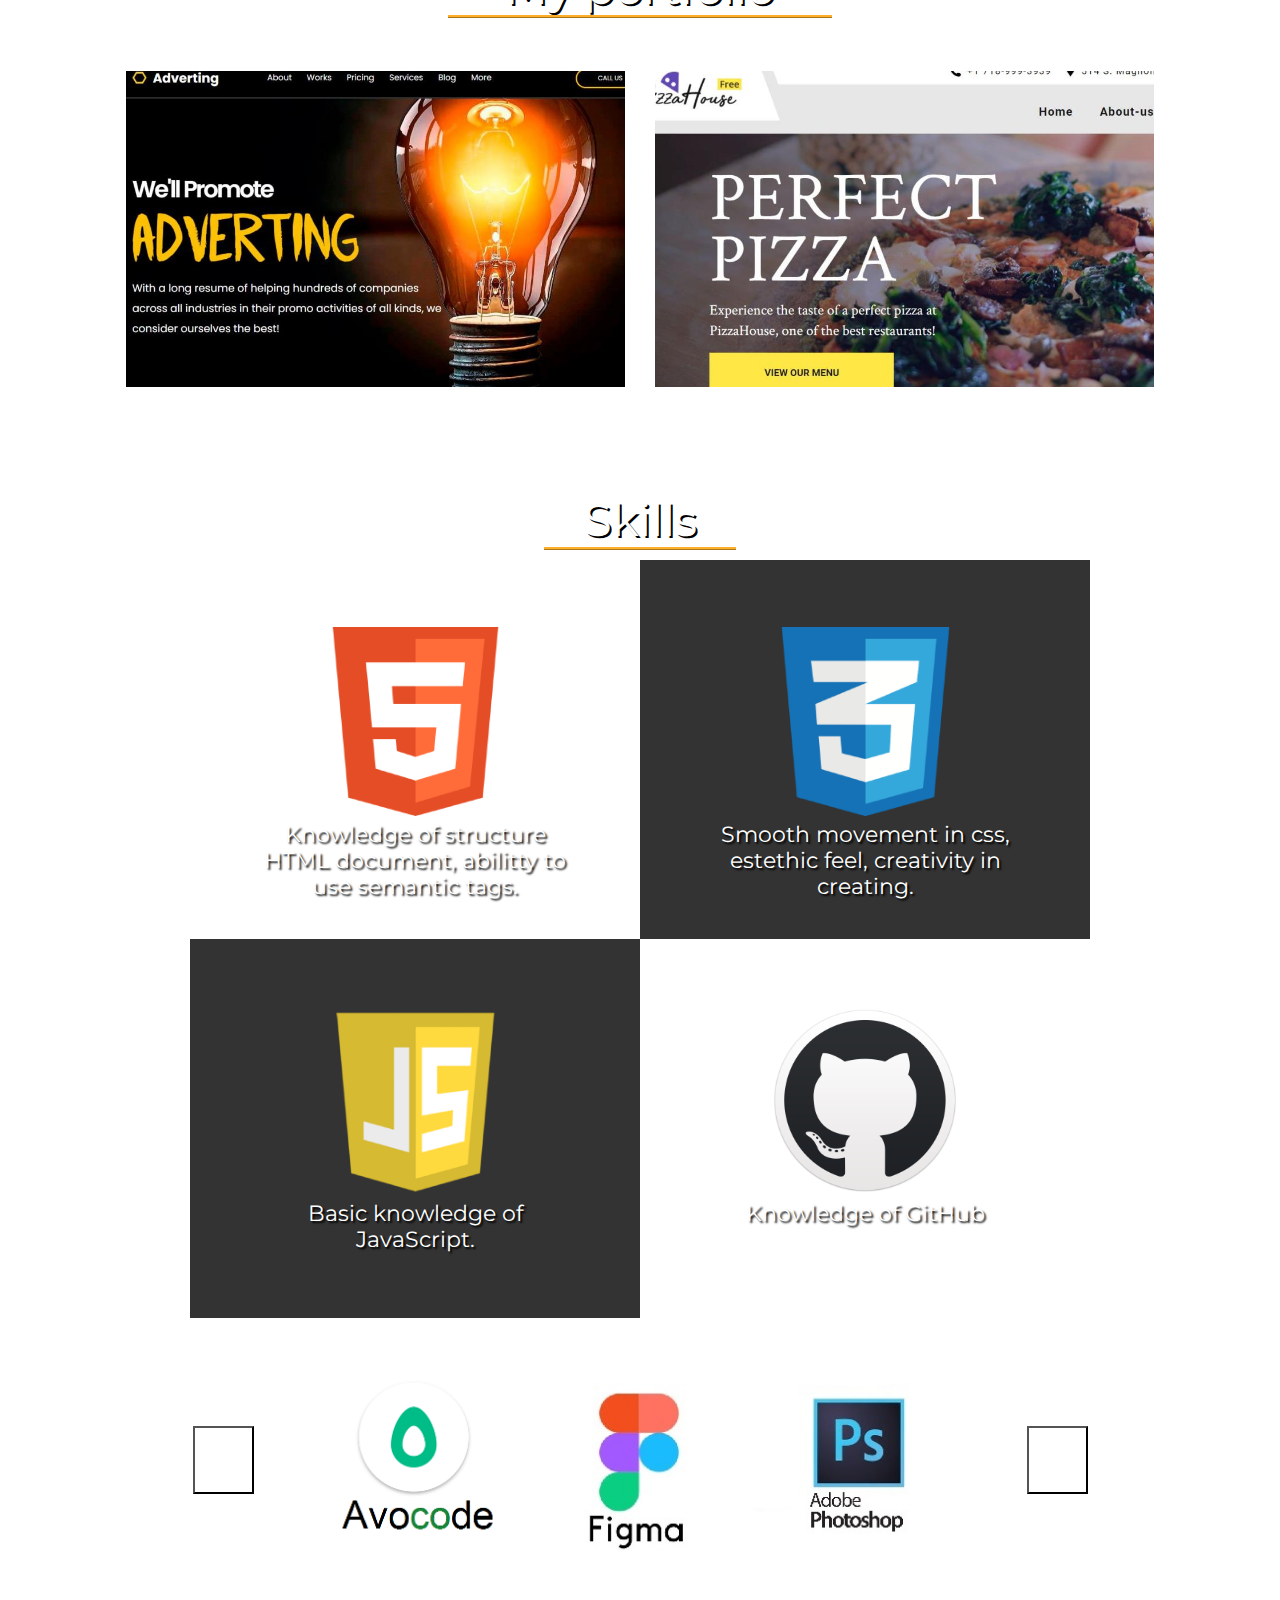
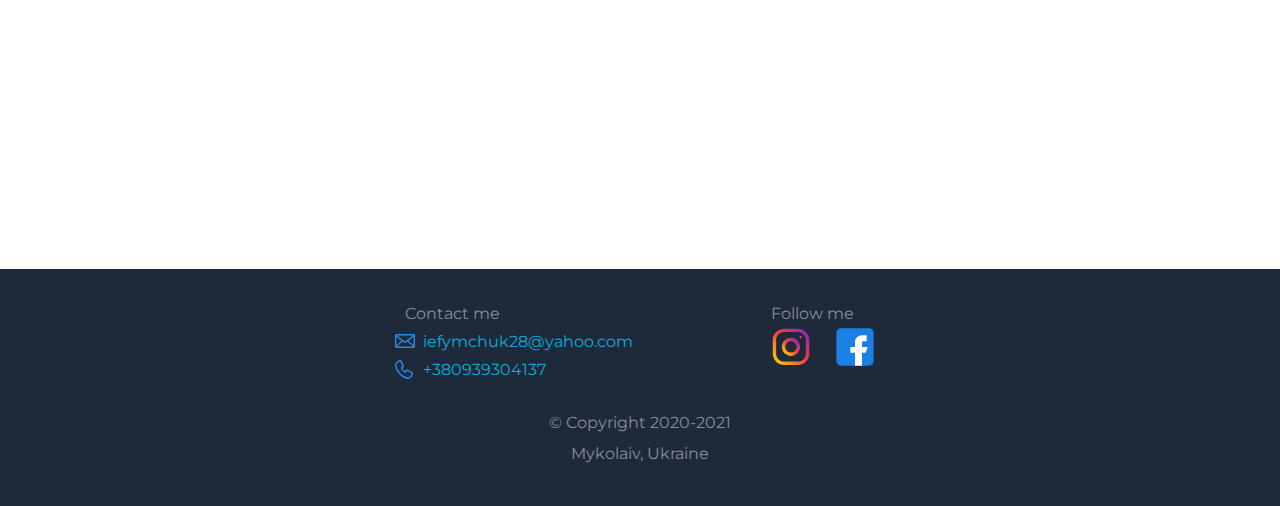
==== commit b0201002: "Add files via upload" ====
--- a/index.html
+++ b/index.html
@@ -60,6 +60,7 @@
             <div class="my-photo">
                 <div class="photo-border"></div>
                 <img src="img/photo.jpg" alt="photo" width="350">
+              
             </div>
                   
         <div class="introduction">
@@ -143,10 +144,14 @@
             <div class="slider-line">
                 <img src="img/slider/avocode.png" alt="" >
                 <img src="img/slider/figma.jfif" alt="">
+                <img src="img/slider/photoshop.jpg" alt="">
+                <img src="img/slider/zeplin.png" alt="">
+                <img src="img/slider/photopea.jpg" alt="">
             </div>
+             <p>Knowledge of graphics editors</p>
         </div>
-        <button class="button-slider-prev">Prev</button>
-        <button class="button-slider-next">Next</button>
+        <button class="button-slider-prev">&#10094;</button>
+        <button class="button-slider-next">&#10095;</button>
     </section>
 
     <div class="bottom-arrow">
--- a/style.css
+++ b/style.css
@@ -228,7 +228,9 @@
   height: 50px;
   margin-left: auto;
 }
-
+.my-photo img {
+  clip-path: polygon(0 8%, 100% 0%, 100% 100%, 0 92%);
+}
 .introduction {
   width: 60%;
   margin-bottom: 40px;
@@ -321,7 +323,7 @@
 .skills h2 {
   width: 15%;
   font-weight: 400;
-  margin: 100px auto 0px auto;
+  margin: 100px auto 10px auto;
   color: #ffffff;
   text-shadow: #000000 2px 2px 0px;
   font-size: 2.5rem;
@@ -333,6 +335,12 @@
   box-sizing: content-box;
   color: #ffffff;
   text-shadow: #000000 2px 2px 2px;
+}
+.container-skills-started .skills-box:nth-child(1) {
+  background-color: rgba(0, 0, 0, 0.8);
+}
+.container-skills-finished .skills-box:nth-last-child(1) {
+  background-color: rgba(0, 0, 0, 0.8);
 }
 .box-element {
   cursor: pointer;
@@ -357,15 +365,47 @@
   font-size: 1.2rem;
 }
 .slider {
-  border: 3px solid #fff;
-  max-width: 17%;
-  margin: 20px auto;
-  /* overflow: hidden; */
+  max-width: 52%;
+  margin: 50px auto;
+  overflow: hidden;
+}
+.slider p {
+  margin-top: 20px;
+  font-size: 1.2rem;
+  color: #fff;
 }
 .slider-line {
   display: flex;
   flex-wrap: nowrap;
   transition: all ease 1s;
+}
+.button-slider-prev,
+.button-slider-next {
+  cursor: pointer;
+  position: relative;
+  bottom: 230px;
+  padding: 20px;
+  background-image: linear-gradient(to right, rgba(30, 41, 57, 0.8) 50%, rgba(0, 0, 0, 0) 50%);
+  background-position: 100%;
+  background-size: 300% 100%;
+  background-color: transparent;
+  color: #ffffff;
+  font-weight: bold;
+  font-size: 20px;
+  transition: 0.8s;
+}
+.button-slider-next {
+  left: 30%;
+}
+.button-slider-prev {
+  right: 30%;
+}
+
+.button-slider-next:hover,
+.button-slider-prev:hover {
+  border: none;
+  background-position: 0;
+  color: #ffaf29;
 }
 .bottom-arrow {
   margin: 5px 30px 40px auto;
@@ -494,7 +534,8 @@
   .header-navbar._activ {
     left: 0;
   }
-  .nav-link {
+  .nav-link-left,
+  .nav-link-right {
     font-size: 24px;
     top: 50px;
     left: 80px;
@@ -502,6 +543,9 @@
     display: block;
     padding-top: 20px;
     text-transform: uppercase;
+  }
+  .nav-link-right::after {
+    background: #ffaf29;
   }
   .menu-icon {
     cursor: pointer;
@@ -655,9 +699,14 @@
   }
   .skills h2 {
     width: 22%;
-    margin: 50px auto 10px auto;
+    margin: 50px auto 20px auto;
     font-size: 1.5rem;
   }
+
+  .skills-box {
+    background-color: rgba(0, 0, 0, 0.8);
+  }
+
   .box-element {
     margin: 3%;
     padding: 1%;
@@ -675,6 +724,26 @@
     margin: 0 auto;
     font-size: 0.8rem;
   }
+  .slider {
+    max-width: 60%;
+    margin: 40px auto;
+  }
+  .slider p {
+    font-size: 0.8rem;
+  }
+  .button-slider-prev,
+  .button-slider-next {
+    bottom: 140px;
+    padding: 5px;
+    font-size: 14px;
+  }
+  .button-slider-next {
+    left: 33%;
+  }
+  .button-slider-prev {
+    right: 33%;
+  }
+
   .bottom-arrow {
     margin: 0px 10px 10px auto;
     width: 50px;
